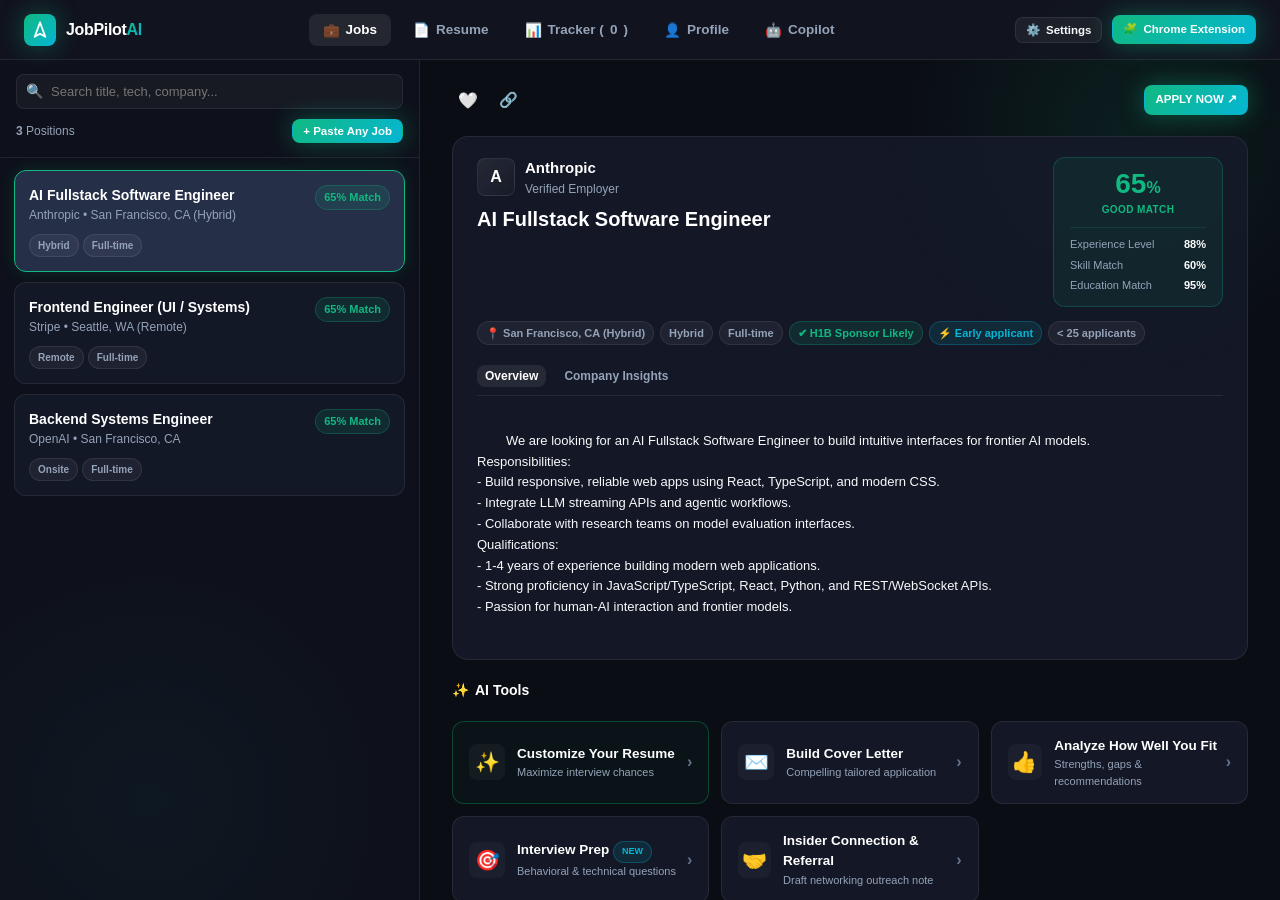
==== web/index.html @ 0188b94e "feat: complete JobPilot AI web app and Chrome extension with Jobright parity" ====
<!doctype html>
<html lang="en">
<head>
  <meta charset="utf-8" />
  <meta name="viewport" content="width=device-width, initial-scale=1" />
  <title>JobPilot AI — AI Copilot for Smarter Job Applications</title>
  <link rel="stylesheet" href="styles.css" />
  <script src="vendor/pdfjs/pdf.min.js"></script>
  <script src="vendor/mammoth/mammoth.browser.min.js"></script>
</head>
<body>

<div class="app-wrapper">
  <!-- Top Navigation Bar -->
  <header class="navbar">
    <div class="brand-wrapper" id="brand-home-btn">
      <div class="brand-logo-circle">
        <svg width="18" height="18" viewBox="0 0 24 24" fill="none" stroke="#fff" stroke-width="2.5" stroke-linecap="round" stroke-linejoin="round">
          <polygon points="12 2 19 21 12 17 5 21 12 2"></polygon>
        </svg>
      </div>
      <div class="brand-title-text">
        JobPilot<span>AI</span>
      </div>
    </div>

    <!-- Navigation Tabs -->
    <nav class="nav-links">
      <button class="nav-tab-btn active" data-tab="jobs">
        <span>💼</span> Jobs
      </button>
      <button class="nav-tab-btn" data-tab="resume">
        <span>📄</span> Resume
      </button>
      <button class="nav-tab-btn" data-tab="tracker">
        <span>📊</span> Tracker (<span id="tracker-nav-count">0</span>)
      </button>
      <button class="nav-tab-btn" data-tab="profile">
        <span>👤</span> Profile
      </button>
      <button class="nav-tab-btn" data-tab="copilot">
        <span>🤖</span> Copilot
      </button>
    </nav>

    <div class="header-actions">
      <button class="btn btn-secondary btn-sm" id="btn-open-settings" title="AI Settings">
        <span>⚙️</span> Settings
      </button>
      <a href="jobpilot-ai-extension-v1.0.0.zip" download class="btn btn-brand btn-sm" title="Download Chrome Extension">
        <span>🧩</span> Chrome Extension
      </a>
    </div>
  </header>

  <!-- Main Workspace Views -->
  <main class="main-content">

    <!-- ── VIEW 1: JOBS BOARD (Jobright 2-Column Replica) ── -->
    <div class="tab-view active" id="view-jobs">
      <div class="jobs-layout">
        
        <!-- Left: Job List & Search -->
        <aside class="jobs-list-pane">
          <div class="jobs-search-bar">
            <div class="search-input-wrapper">
              <span class="search-icon-svg">🔍</span>
              <input type="text" class="search-input" id="jobs-search-input" placeholder="Search title, tech, company..." />
            </div>
            <div style="display:flex;justify-content:space-between;align-items:center">
              <span style="font-size:12px;color:var(--text-muted)"><strong id="jobs-total-count">0</strong> Positions</span>
              <button class="btn btn-brand btn-sm" id="btn-open-add-job">
                + Paste Any Job
              </button>
            </div>
          </div>

          <div class="jobs-list-scroll" id="jobs-list-container">
            <!-- Dynamically populated -->
          </div>
        </aside>

        <!-- Right: Selected Job Details & AI Tools -->
        <section class="jobs-detail-pane" id="jobs-detail-container">
          <!-- Dynamically populated by app.js -->
        </section>

      </div>
    </div>

    <!-- ── VIEW 2: RESUME UPLOAD & PARSER ── -->
    <div class="tab-view" id="view-resume">
      <div class="full-page-view">
        <div class="jobright-hero-card">
          <div style="font-weight:800;font-size:16px;color:#fff;margin-bottom:4px">Candidate Resume</div>
          <div style="font-size:12px;color:var(--text-muted);margin-bottom:16px">Upload your resume. It parses locally and privately in your browser without sending your document to any third-party server.</div>
          
          <div id="web-resume-container">
            <!-- Rendered by app.js -->
          </div>
        </div>
      </div>
    </div>

    <!-- ── VIEW 3: TRACKER ── -->
    <div class="tab-view" id="view-tracker">
      <div class="full-page-view">
        <div class="jobright-hero-card">
          <div style="display:flex;justify-content:space-between;align-items:center;margin-bottom:12px">
            <div style="font-weight:800;font-size:16px;color:#fff">Applications Tracker</div>
            <span class="pill-badge pill-badge-cyan" id="tracker-total-badge">0 Tracked</span>
          </div>
          
          <!-- Filter pills -->
          <div style="display:flex;gap:8px;margin-bottom:16px">
            <button class="pill-badge pill-badge-green web-tracker-filter active" data-filter="all" style="cursor:pointer;border:none">All</button>
            <button class="pill-badge pill-badge-gray web-tracker-filter" data-filter="liked" style="cursor:pointer;border:none">Liked ❤️</button>
            <button class="pill-badge pill-badge-gray web-tracker-filter" data-filter="applied" style="cursor:pointer;border:none">Applied 🚀</button>
          </div>

          <div id="web-tracker-list" style="display:flex;flex-direction:column;gap:10px">
            <!-- Rendered by app.js -->
          </div>
        </div>
      </div>
    </div>

    <!-- ── VIEW 4: PROFILE ── -->
    <div class="tab-view" id="view-profile">
      <div class="full-page-view">
        <div class="jobright-hero-card">
          <div style="font-weight:800;font-size:16px;color:#fff;margin-bottom:4px">Candidate Profile</div>
          <div style="font-size:12px;color:var(--text-muted);margin-bottom:16px">Verified personal background used for role tailoring and application autofilling.</div>

          <div style="display:flex;flex-direction:column;gap:14px">
            <div>
              <label style="font-size:12px;color:var(--text-muted);display:block;margin-bottom:4px">Full Name</label>
              <input type="text" id="prof-name" class="search-input" />
            </div>
            <div style="display:grid;grid-template-columns:1fr 1fr;gap:12px">
              <div>
                <label style="font-size:12px;color:var(--text-muted);display:block;margin-bottom:4px">Email Address</label>
                <input type="text" id="prof-email" class="search-input" />
              </div>
              <div>
                <label style="font-size:12px;color:var(--text-muted);display:block;margin-bottom:4px">Phone Number</label>
                <input type="text" id="prof-phone" class="search-input" />
              </div>
            </div>
            <div>
              <label style="font-size:12px;color:var(--text-muted);display:block;margin-bottom:4px">Location / City</label>
              <input type="text" id="prof-location" class="search-input" />
            </div>
            <div style="display:grid;grid-template-columns:1fr 1fr;gap:12px">
              <div>
                <label style="font-size:12px;color:var(--text-muted);display:block;margin-bottom:4px">LinkedIn URL</label>
                <input type="text" id="prof-linkedin" class="search-input" />
              </div>
              <div>
                <label style="font-size:12px;color:var(--text-muted);display:block;margin-bottom:4px">GitHub URL</label>
                <input type="text" id="prof-github" class="search-input" />
              </div>
            </div>
            <div>
              <label style="font-size:12px;color:var(--text-muted);display:block;margin-bottom:4px">Portfolio Website</label>
              <input type="text" id="prof-portfolio" class="search-input" />
            </div>
            <div style="display:grid;grid-template-columns:1fr 1fr;gap:12px">
              <div>
                <label style="font-size:12px;color:var(--text-muted);display:block;margin-bottom:4px">Target Role</label>
                <input type="text" id="prof-role" class="search-input" />
              </div>
              <div>
                <label style="font-size:12px;color:var(--text-muted);display:block;margin-bottom:4px">Work Authorization</label>
                <input type="text" id="prof-workauth" class="search-input" />
              </div>
            </div>
            <button class="btn btn-brand" id="btn-save-web-profile" style="align-self:flex-start;margin-top:6px">
              Save Profile
            </button>
          </div>
        </div>
      </div>
    </div>

    <!-- ── VIEW 5: COPILOT ── -->
    <div class="tab-view" id="view-copilot">
      <div class="full-page-view" style="display:flex;flex-direction:column;height:100%">
        <div class="jobright-hero-card" style="flex:1;display:flex;flex-direction:column;height:100%">
          <div style="font-weight:800;font-size:16px;color:#fff;margin-bottom:4px">JobPilot AI Copilot</div>
          <div style="font-size:12px;color:var(--text-muted);margin-bottom:12px">Ask anything about job requirements, interview questions, or application strategies.</div>
          
          <div id="copilot-web-messages" style="flex:1;overflow-y:auto;background:rgba(0,0,0,0.2);border:1px solid var(--glass-border);border-radius:var(--radius-md);padding:14px;display:flex;flex-direction:column;gap:10px;margin-bottom:12px">
            <div style="text-align:center;color:var(--text-muted);font-size:12px;padding:20px">
              Ask questions about the current job, company, or request tailored application answers.
            </div>
          </div>

          <div style="display:flex;gap:10px">
            <input type="text" id="copilot-web-input" class="search-input" placeholder="Ask about this job or request answers..." style="flex:1" />
            <button class="btn btn-brand" id="btn-copilot-web-send">Send</button>
          </div>
        </div>
      </div>
    </div>

  </main>
</div>

<!-- ── MODAL 1: Customize Your Resume ── -->
<div class="modal-overlay" id="modal-customize-resume">
  <div class="modal-content">
    <div class="modal-header">
      <div class="modal-title">✨ Tailored Resume Bullets</div>
      <button class="icon-button btn-close-modal">✕</button>
    </div>
    <div class="modal-body" id="body-customize-resume">
      <div style="text-align:center;padding:24px;color:var(--text-muted)">Generating tailored bullets...</div>
    </div>
    <div class="modal-footer">
      <button class="btn btn-secondary btn-close-modal">Close</button>
      <button class="btn btn-brand" id="btn-copy-tailored-resume">📋 Copy to Clipboard</button>
    </div>
  </div>
</div>

<!-- ── MODAL 2: Build Cover Letter ── -->
<div class="modal-overlay" id="modal-cover-letter">
  <div class="modal-content">
    <div class="modal-header">
      <div class="modal-title">✉️ Tailored Cover Letter</div>
      <button class="icon-button btn-close-modal">✕</button>
    </div>
    <div class="modal-body" id="body-cover-letter">
      <div style="text-align:center;padding:24px;color:var(--text-muted)">Drafting cover letter...</div>
    </div>
    <div class="modal-footer">
      <button class="btn btn-secondary btn-close-modal">Close</button>
      <button class="btn btn-brand" id="btn-copy-cover-letter">📋 Copy Cover Letter</button>
    </div>
  </div>
</div>

<!-- ── MODAL 3: Analyze How Well You Fit ── -->
<div class="modal-overlay" id="modal-fit-analysis">
  <div class="modal-content">
    <div class="modal-header">
      <div class="modal-title">👍 AI Fit Analysis &amp; Gaps</div>
      <button class="icon-button btn-close-modal">✕</button>
    </div>
    <div class="modal-body" id="body-fit-analysis">
      <!-- Populated dynamically -->
    </div>
    <div class="modal-footer">
      <button class="btn btn-brand btn-close-modal">Got It</button>
    </div>
  </div>
</div>

<!-- ── MODAL 4: Role Interview Prep ── -->
<div class="modal-overlay" id="modal-interview-prep">
  <div class="modal-content">
    <div class="modal-header">
      <div class="modal-title">🎯 Role Interview Coaching &amp; Q&amp;A</div>
      <button class="icon-button btn-close-modal">✕</button>
    </div>
    <div class="modal-body" id="body-interview-prep">
      <div style="text-align:center;padding:24px;color:var(--warning)">Generating interview questions...</div>
    </div>
    <div class="modal-footer">
      <button class="btn btn-secondary btn-close-modal">Close</button>
      <button class="btn btn-brand" id="btn-copy-interview-qa">📋 Copy Q&amp;A</button>
    </div>
  </div>
</div>

<!-- ── MODAL 5: Insider Connection & Referral ── -->
<div class="modal-overlay" id="modal-insider-referral">
  <div class="modal-content">
    <div class="modal-header">
      <div class="modal-title">🤝 Insider Referral Message</div>
      <button class="icon-button btn-close-modal">✕</button>
    </div>
    <div class="modal-body" id="body-insider-referral">
      <div style="text-align:center;padding:24px;color:var(--text-muted)">Drafting outreach note...</div>
    </div>
    <div class="modal-footer">
      <button class="btn btn-secondary btn-close-modal">Close</button>
      <button class="btn btn-brand" id="btn-copy-referral-msg">📋 Copy Message</button>
    </div>
  </div>
</div>

<!-- ── MODAL 6: Add / Paste Any Job ── -->
<div class="modal-overlay" id="modal-add-job">
  <div class="modal-content">
    <div class="modal-header">
      <div class="modal-title">➕ Paste Any Job Description</div>
      <button class="icon-button btn-close-modal">✕</button>
    </div>
    <div class="modal-body">
      <div>
        <label style="font-size:12px;color:var(--text-muted);display:block;margin-bottom:4px">Job Title</label>
        <input type="text" id="add-job-title" class="search-input" placeholder="e.g. Senior Frontend Engineer" />
      </div>
      <div>
        <label style="font-size:12px;color:var(--text-muted);display:block;margin-bottom:4px">Company Name</label>
        <input type="text" id="add-job-company" class="search-input" placeholder="e.g. OpenAI / Stripe / Google" />
      </div>
      <div>
        <label style="font-size:12px;color:var(--text-muted);display:block;margin-bottom:4px">Job Description</label>
        <textarea id="add-job-desc" class="search-input" rows="8" placeholder="Paste the job requirements, responsibilities, and qualifications here..."></textarea>
      </div>
    </div>
    <div class="modal-footer">
      <button class="btn btn-secondary btn-close-modal">Cancel</button>
      <button class="btn btn-brand" id="btn-confirm-add-job">Add &amp; Analyze Job</button>
    </div>
  </div>
</div>

<!-- ── MODAL 7: Settings ── -->
<div class="modal-overlay" id="modal-settings">
  <div class="modal-content">
    <div class="modal-header">
      <div class="modal-title">⚙️ AI Model Configuration</div>
      <button class="icon-button btn-close-modal">✕</button>
    </div>
    <div class="modal-body">
      <div>
        <label style="font-size:12px;color:var(--text-muted);display:block;margin-bottom:4px">Provider</label>
        <select id="settings-provider" class="search-input">
          <option value="openrouter">OpenRouter (Free Reasoning Model)</option>
          <option value="groq">Groq (Ultra-Fast 0.3s)</option>
        </select>
      </div>
      <div>
        <label style="font-size:12px;color:var(--text-muted);display:block;margin-bottom:4px">Model</label>
        <input type="text" id="settings-model" class="search-input" value="nvidia/nemotron-3.5-lightning:free" />
      </div>
      <div>
        <label style="font-size:12px;color:var(--text-muted);display:block;margin-bottom:4px">API Key</label>
        <input type="password" id="settings-api-key" class="search-input" placeholder="API key..." />
      </div>
    </div>
    <div class="modal-footer">
      <button class="btn btn-secondary btn-close-modal">Cancel</button>
      <button class="btn btn-brand" id="btn-save-settings">Save Settings</button>
    </div>
  </div>
</div>

<script type="module" src="app.js"></script>
</body>
</html>
---- web/styles.css ----
/* ==========================================================================
   JobPilot AI Web App — Core Design System (Jobright.ai Replica)
   ========================================================================== */

:root {
  color-scheme: dark;
  --bg-primary: #0b0d14;
  --bg-secondary: #131622;
  --bg-card: rgba(22, 27, 42, 0.85);
  --bg-card-hover: rgba(29, 36, 56, 0.95);
  --bg-card-active: rgba(38, 48, 74, 0.98);
  
  --glass-border: rgba(255, 255, 255, 0.08);
  --glass-border-focus: rgba(16, 185, 129, 0.5);
  
  --brand-green: #10b981;
  --brand-green-bg: rgba(16, 185, 129, 0.12);
  --brand-cyan: #06b6d4;
  --brand-gradient: linear-gradient(135deg, #10b981 0%, #06b6d4 100%);
  --brand-glow: 0 0 24px rgba(16, 185, 129, 0.4);

  --accent-purple: #8b5cf6;
  --accent-purple-bg: rgba(139, 92, 246, 0.15);

  --text-main: #f8fafc;
  --text-muted: #94a3b8;
  --text-dim: #64748b;

  --success: #10b981;
  --warning: #f59e0b;
  --warning-bg: rgba(245, 158, 11, 0.12);
  --danger: #ef4444;
  --info: #38bdf8;

  --radius-xs: 4px;
  --radius-sm: 8px;
  --radius-md: 12px;
  --radius-lg: 16px;
  --radius-pill: 9999px;

  --font-sans: -apple-system, BlinkMacSystemFont, 'Segoe UI', Roboto, Helvetica, Arial, sans-serif;
  --font-mono: 'SFMono-Regular', Consolas, 'Liberation Mono', Menlo, monospace;
}

* {
  box-sizing: border-box;
  margin: 0;
  padding: 0;
}

body {
  background: var(--bg-primary);
  color: var(--text-main);
  font-family: var(--font-sans);
  font-size: 14px;
  line-height: 1.5;
  height: 100vh;
  display: flex;
  flex-direction: column;
  overflow: hidden;
}

body::before {
  content: '';
  position: fixed;
  top: -120px;
  right: -100px;
  width: 500px;
  height: 500px;
  background: radial-gradient(circle, rgba(16, 185, 129, 0.1) 0%, transparent 70%);
  pointer-events: none;
  z-index: 0;
}

body::after {
  content: '';
  position: fixed;
  bottom: -150px;
  left: -100px;
  width: 500px;
  height: 500px;
  background: radial-gradient(circle, rgba(6, 182, 212, 0.08) 0%, transparent 70%);
  pointer-events: none;
  z-index: 0;
}

.app-wrapper {
  position: relative;
  z-index: 1;
  display: flex;
  flex-direction: column;
  height: 100%;
  width: 100%;
}

/* ── Top Header ── */
.navbar {
  flex-shrink: 0;
  height: 60px;
  padding: 0 24px;
  background: rgba(19, 22, 34, 0.85);
  backdrop-filter: blur(12px);
  border-bottom: 1px solid var(--glass-border);
  display: flex;
  align-items: center;
  justify-content: space-between;
}

.brand-wrapper {
  display: flex;
  align-items: center;
  gap: 10px;
  cursor: pointer;
}

.brand-logo-circle {
  width: 32px;
  height: 32px;
  border-radius: var(--radius-sm);
  background: var(--brand-gradient);
  display: flex;
  align-items: center;
  justify-content: center;
  box-shadow: var(--brand-glow);
}

.brand-title-text {
  font-size: 16px;
  font-weight: 800;
  color: #fff;
  letter-spacing: -0.02em;
}

.brand-title-text span {
  background: var(--brand-gradient);
  -webkit-background-clip: text;
  -webkit-text-fill-color: transparent;
}

.nav-links {
  display: flex;
  align-items: center;
  gap: 8px;
}

.nav-tab-btn {
  background: none;
  border: none;
  color: var(--text-muted);
  font-size: 13.5px;
  font-weight: 600;
  padding: 8px 14px;
  border-radius: var(--radius-sm);
  cursor: pointer;
  display: inline-flex;
  align-items: center;
  gap: 6px;
  transition: all 0.2s ease;
}

.nav-tab-btn:hover {
  color: #fff;
  background: rgba(255, 255, 255, 0.04);
}

.nav-tab-btn.active {
  color: #fff;
  background: rgba(255, 255, 255, 0.08);
}

.header-actions {
  display: flex;
  align-items: center;
  gap: 10px;
}

/* ── Buttons ── */
.btn {
  display: inline-flex;
  align-items: center;
  justify-content: center;
  gap: 6px;
  font-size: 13px;
  font-weight: 600;
  padding: 8px 14px;
  border-radius: var(--radius-sm);
  border: 1px solid transparent;
  cursor: pointer;
  transition: all 0.15s ease;
  user-select: none;
  text-decoration: none;
}

.btn-brand {
  background: var(--brand-gradient);
  color: #fff;
  box-shadow: var(--brand-glow);
}

.btn-brand:hover {
  opacity: 0.95;
  transform: translateY(-1px);
}

.btn-secondary {
  background: rgba(255, 255, 255, 0.05);
  border: 1px solid var(--glass-border);
  color: var(--text-main);
}

.btn-secondary:hover {
  background: rgba(255, 255, 255, 0.09);
  color: #fff;
}

.btn-sm {
  padding: 5px 10px;
  font-size: 11.5px;
}

.icon-button {
  background: transparent;
  border: none;
  color: var(--text-muted);
  width: 32px;
  height: 32px;
  border-radius: var(--radius-sm);
  display: inline-flex;
  align-items: center;
  justify-content: center;
  cursor: pointer;
  transition: all 0.15s;
}

.icon-button:hover {
  color: #fff;
  background: rgba(255, 255, 255, 0.06);
}

/* ── Badges ── */
.pill-badge {
  display: inline-flex;
  align-items: center;
  gap: 4px;
  font-size: 11px;
  font-weight: 600;
  padding: 3px 8px;
  border-radius: var(--radius-pill);
}

.pill-badge-green {
  background: var(--brand-green-bg);
  color: var(--brand-green);
  border: 1px solid rgba(16, 185, 129, 0.25);
}

.pill-badge-cyan {
  background: rgba(6, 182, 212, 0.12);
  color: var(--brand-cyan);
  border: 1px solid rgba(6, 182, 212, 0.25);
}

.pill-badge-gray {
  background: rgba(255, 255, 255, 0.05);
  color: var(--text-muted);
  border: 1px solid var(--glass-border);
}

/* ── Main Layout: 2 Columns (Jobright-style) ── */
.main-content {
  flex: 1;
  display: flex;
  overflow: hidden;
  position: relative;
}

.tab-view {
  width: 100%;
  height: 100%;
  display: none;
}

.tab-view.active {
  display: flex;
}

/* ── View: JOBS (2-Column Layout) ── */
.jobs-layout {
  display: flex;
  width: 100%;
  height: 100%;
}

/* Left Column: Job List */
.jobs-list-pane {
  width: 420px;
  flex-shrink: 0;
  border-right: 1px solid var(--glass-border);
  display: flex;
  flex-direction: column;
  background: rgba(19, 22, 34, 0.5);
}

.jobs-search-bar {
  padding: 14px 16px;
  border-bottom: 1px solid var(--glass-border);
  display: flex;
  flex-direction: column;
  gap: 10px;
}

.search-input-wrapper {
  position: relative;
  display: flex;
  align-items: center;
}

.search-input {
  width: 100%;
  background: rgba(255, 255, 255, 0.04);
  border: 1px solid var(--glass-border);
  border-radius: var(--radius-sm);
  padding: 9px 12px 9px 34px;
  color: #fff;
  font-size: 13px;
  outline: none;
}

.search-input:focus {
  border-color: var(--glass-border-focus);
}

.search-icon-svg {
  position: absolute;
  left: 10px;
  color: var(--text-dim);
}

.jobs-list-scroll {
  flex: 1;
  overflow-y: auto;
  padding: 12px 14px;
  display: flex;
  flex-direction: column;
  gap: 10px;
}

.job-item-card {
  background: var(--bg-card);
  border: 1px solid var(--glass-border);
  border-radius: var(--radius-md);
  padding: 14px;
  cursor: pointer;
  transition: all 0.15s ease;
  display: flex;
  flex-direction: column;
  gap: 8px;
}

.job-item-card:hover {
  background: var(--bg-card-hover);
  border-color: rgba(255, 255, 255, 0.15);
  transform: translateY(-1px);
}

.job-item-card.selected {
  background: var(--bg-card-active);
  border-color: var(--brand-green);
  box-shadow: 0 0 16px rgba(16, 185, 129, 0.15);
}

.job-item-header {
  display: flex;
  justify-content: space-between;
  align-items: flex-start;
  gap: 8px;
}

.job-item-title {
  font-weight: 700;
  font-size: 14px;
  color: #fff;
}

.job-item-company {
  font-size: 12px;
  color: var(--text-muted);
}

/* Right Column: Job Details & AI Tools */
.jobs-detail-pane {
  flex: 1;
  overflow-y: auto;
  padding: 24px 32px;
  display: flex;
  flex-direction: column;
  gap: 20px;
  max-width: 900px;
  margin: 0 auto;
}

/* ── Hero Card (Match Gauge + Company + Badges) ── */
.jobright-hero-card {
  background: var(--bg-card);
  border: 1px solid var(--glass-border);
  border-radius: var(--radius-lg);
  padding: 20px 24px;
  display: flex;
  flex-direction: column;
  gap: 14px;
}

.jobright-header-row {
  display: flex;
  justify-content: space-between;
  align-items: flex-start;
  gap: 16px;
}

.company-logo-avatar {
  width: 38px;
  height: 38px;
  border-radius: var(--radius-sm);
  background: linear-gradient(135deg, rgba(255, 255, 255, 0.08), rgba(255, 255, 255, 0.02));
  border: 1px solid var(--glass-border);
  display: flex;
  align-items: center;
  justify-content: center;
  font-weight: 800;
  font-size: 16px;
  color: #fff;
  flex-shrink: 0;
}

.jobright-title {
  font-size: 20px;
  font-weight: 800;
  color: #fff;
  margin-top: 4px;
}

/* Jobright Match Gauge Box */
.jobright-match-box {
  background: rgba(16, 185, 129, 0.08);
  border: 1px solid rgba(16, 185, 129, 0.25);
  border-radius: var(--radius-md);
  padding: 12px 16px;
  min-width: 170px;
  text-align: center;
}

.match-score-big {
  font-size: 28px;
  font-weight: 900;
  color: var(--brand-green);
  line-height: 1;
}

.match-score-big span {
  font-size: 16px;
  font-weight: 700;
}

.match-rating-badge {
  display: inline-block;
  font-size: 10px;
  font-weight: 800;
  letter-spacing: 0.04em;
  color: var(--brand-green);
  margin-top: 4px;
}

.match-breakdown-list {
  display: flex;
  flex-direction: column;
  gap: 4px;
  margin-top: 8px;
  border-top: 1px solid rgba(16, 185, 129, 0.15);
  padding-top: 8px;
}

.match-breakdown-row {
  display: flex;
  justify-content: space-between;
  font-size: 11px;
  color: var(--text-muted);
}

.match-breakdown-row strong {
  color: #fff;
}

.jobright-badges-bar {
  display: flex;
  flex-wrap: wrap;
  gap: 6px;
}

/* ── AI Tools Cards Grid ── */
.ai-tools-grid {
  display: grid;
  grid-template-columns: repeat(auto-fit, minmax(240px, 1fr));
  gap: 12px;
}

.ai-tool-card {
  background: var(--bg-card);
  border: 1px solid var(--glass-border);
  border-radius: var(--radius-md);
  padding: 14px 16px;
  cursor: pointer;
  display: flex;
  align-items: center;
  justify-content: space-between;
  transition: all 0.15s ease;
}

.ai-tool-card:hover {
  background: var(--bg-card-hover);
  border-color: rgba(255, 255, 255, 0.15);
  transform: translateY(-1px);
}

.ai-tool-card.primary-tool {
  border-color: rgba(16, 185, 129, 0.3);
  background: rgba(16, 185, 129, 0.04);
}

.ai-tool-card.primary-tool:hover {
  background: rgba(16, 185, 129, 0.08);
}

.ai-tool-left {
  display: flex;
  align-items: center;
  gap: 12px;
}

.ai-tool-icon {
  font-size: 20px;
  width: 36px;
  height: 36px;
  border-radius: var(--radius-sm);
  background: rgba(255, 255, 255, 0.04);
  display: flex;
  align-items: center;
  justify-content: center;
}

.ai-tool-title {
  font-weight: 700;
  font-size: 13.5px;
  color: #fff;
}

.ai-tool-subtext {
  font-size: 11px;
  color: var(--text-muted);
}

.ai-tool-arrow {
  color: var(--text-dim);
  font-size: 16px;
  font-weight: 700;
}

/* ── Modals ── */
.modal-overlay {
  position: fixed;
  inset: 0;
  background: rgba(0, 0, 0, 0.7);
  backdrop-filter: blur(8px);
  z-index: 999;
  display: none;
  align-items: center;
  justify-content: center;
  padding: 20px;
}

.modal-overlay.active {
  display: flex;
}

.modal-content {
  background: #131622;
  border: 1px solid var(--glass-border);
  border-radius: var(--radius-lg);
  width: 100%;
  max-width: 620px;
  max-height: 85vh;
  display: flex;
  flex-direction: column;
  box-shadow: 0 20px 40px rgba(0, 0, 0, 0.6);
  animation: modalIn 0.18s ease-out;
}

@keyframes modalIn {
  from { opacity: 0; transform: scale(0.96); }
  to { opacity: 1; transform: scale(1); }
}

.modal-header {
  padding: 16px 20px;
  border-bottom: 1px solid var(--glass-border);
  display: flex;
  align-items: center;
  justify-content: space-between;
}

.modal-title {
  font-size: 15px;
  font-weight: 700;
  color: #fff;
}

.modal-body {
  padding: 20px;
  overflow-y: auto;
  font-size: 13px;
  line-height: 1.6;
  display: flex;
  flex-direction: column;
  gap: 12px;
}

.modal-footer {
  padding: 14px 20px;
  border-top: 1px solid var(--glass-border);
  display: flex;
  justify-content: flex-end;
  gap: 10px;
}

/* Full Width Views (Resume, Tracker, Profile, Copilot) */
.full-page-view {
  width: 100%;
  height: 100%;
  overflow-y: auto;
  padding: 28px 40px;
  max-width: 900px;
  margin: 0 auto;
}

/* Responsive adjustments */
@media (max-width: 900px) {
  .jobs-layout {
    flex-direction: column;
  }
  .jobs-list-pane {
    width: 100%;
    height: 320px;
    border-right: none;
    border-bottom: 1px solid var(--glass-border);
  }
  .jobs-detail-pane {
    padding: 16px;
  }
}
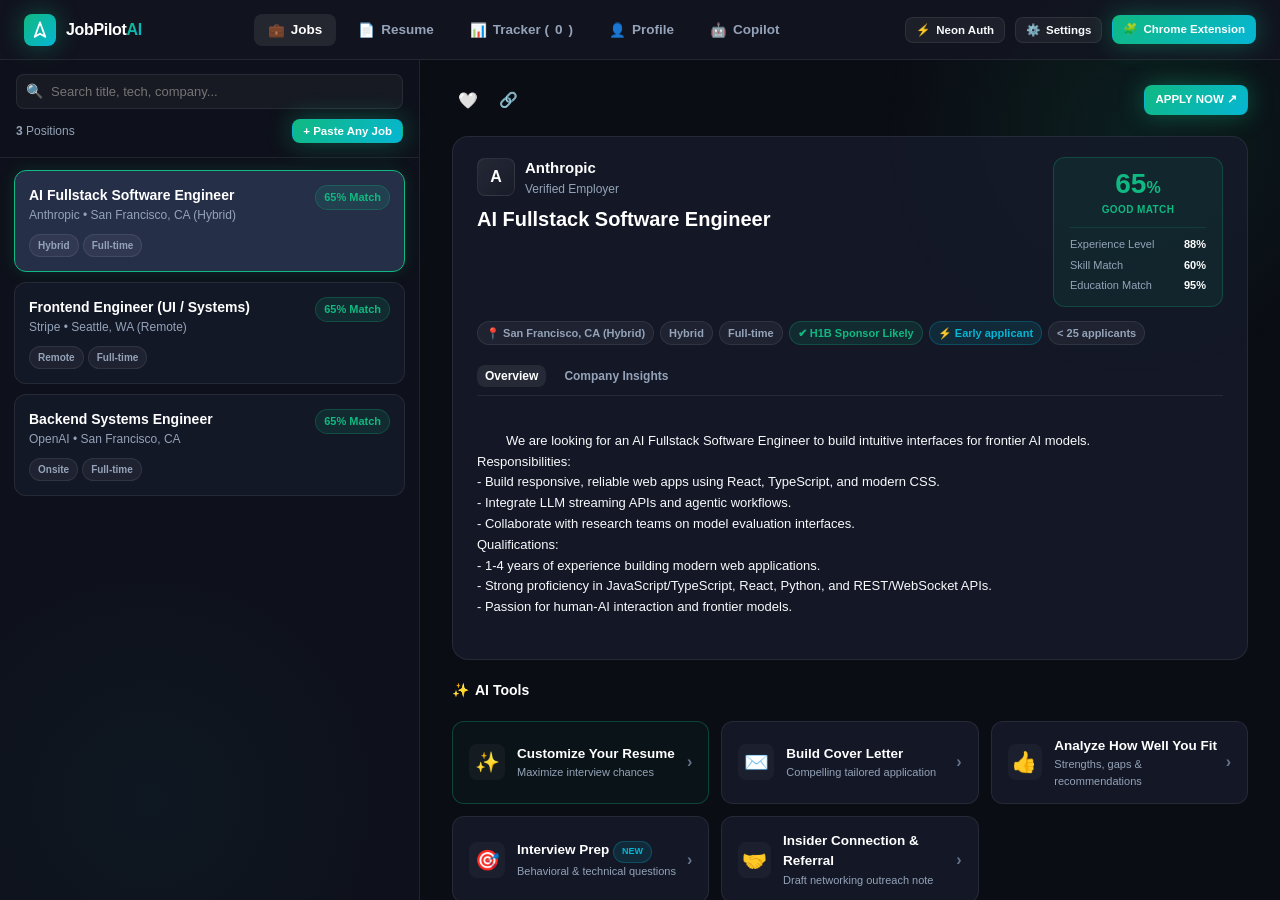
==== commit 09e972dd: "feat: add Neon Auth integration and GitHub Action Chrome extension artifact build" ====
--- a/web/index.html
+++ b/web/index.html
@@ -44,6 +44,9 @@
     </nav>
 
     <div class="header-actions">
+      <button class="btn btn-secondary btn-sm" id="btn-neon-auth" title="Neon Auth &amp; Cloud Sync">
+        <span id="neon-auth-status-dot">⚡</span> <span id="neon-auth-label">Neon Auth</span>
+      </button>
       <button class="btn btn-secondary btn-sm" id="btn-open-settings" title="AI Settings">
         <span>⚙️</span> Settings
       </button>
@@ -347,6 +350,42 @@
       <button class="btn btn-secondary btn-close-modal">Cancel</button>
       <button class="btn btn-brand" id="btn-save-settings">Save Settings</button>
     </div>
+<!-- ── MODAL 8: Neon Auth & Cloud Sync ── -->
+<div class="modal-overlay" id="modal-neon-auth">
+  <div class="modal-content">
+    <div class="modal-header">
+      <div class="modal-title">⚡ Neon Cloud &amp; Auth Integration</div>
+      <button class="icon-button btn-close-modal">✕</button>
+    </div>
+    <div class="modal-body">
+      <div style="background:rgba(16,185,129,0.08);border:1px solid rgba(16,185,129,0.25);border-radius:var(--radius-sm);padding:14px">
+        <div style="font-weight:700;color:var(--brand-green);margin-bottom:4px">Connected to Neon Serverless Cloud</div>
+        <div style="font-size:12px;color:var(--text-muted)">Your candidate profile, tracked jobs, and resume documents sync with Neon Postgres &amp; Neon S3 storage.</div>
+      </div>
+
+      <div style="display:flex;flex-direction:column;gap:10px;margin-top:6px">
+        <div style="display:flex;justify-content:space-between;font-size:12px;padding:6px 0;border-bottom:1px solid var(--glass-border)">
+          <span style="color:var(--text-muted)">Neon Auth Endpoint:</span>
+          <strong style="color:#fff;font-family:var(--font-mono);font-size:11px">ep-old-salad-b4qbtcsf.neonauth</strong>
+        </div>
+        <div style="display:flex;justify-content:space-between;font-size:12px;padding:6px 0;border-bottom:1px solid var(--glass-border)">
+          <span style="color:var(--text-muted)">Neon Database:</span>
+          <strong style="color:#fff;font-family:var(--font-mono);font-size:11px">neondb (us-east-2)</strong>
+        </div>
+        <div style="display:flex;justify-content:space-between;font-size:12px;padding:6px 0;border-bottom:1px solid var(--glass-border)">
+          <span style="color:var(--text-muted)">Object Storage:</span>
+          <strong style="color:#fff;font-family:var(--font-mono);font-size:11px">Neon S3-compatible Bucket</strong>
+        </div>
+      </div>
+
+      <div id="neon-auth-user-status" style="margin-top:8px">
+        <!-- Rendered by app.js -->
+      </div>
+    </div>
+    <div class="modal-footer">
+      <button class="btn btn-secondary btn-close-modal">Close</button>
+      <button class="btn btn-brand" id="btn-neon-auth-action">Connect with Neon Auth</button>
+    </div>
   </div>
 </div>
 
